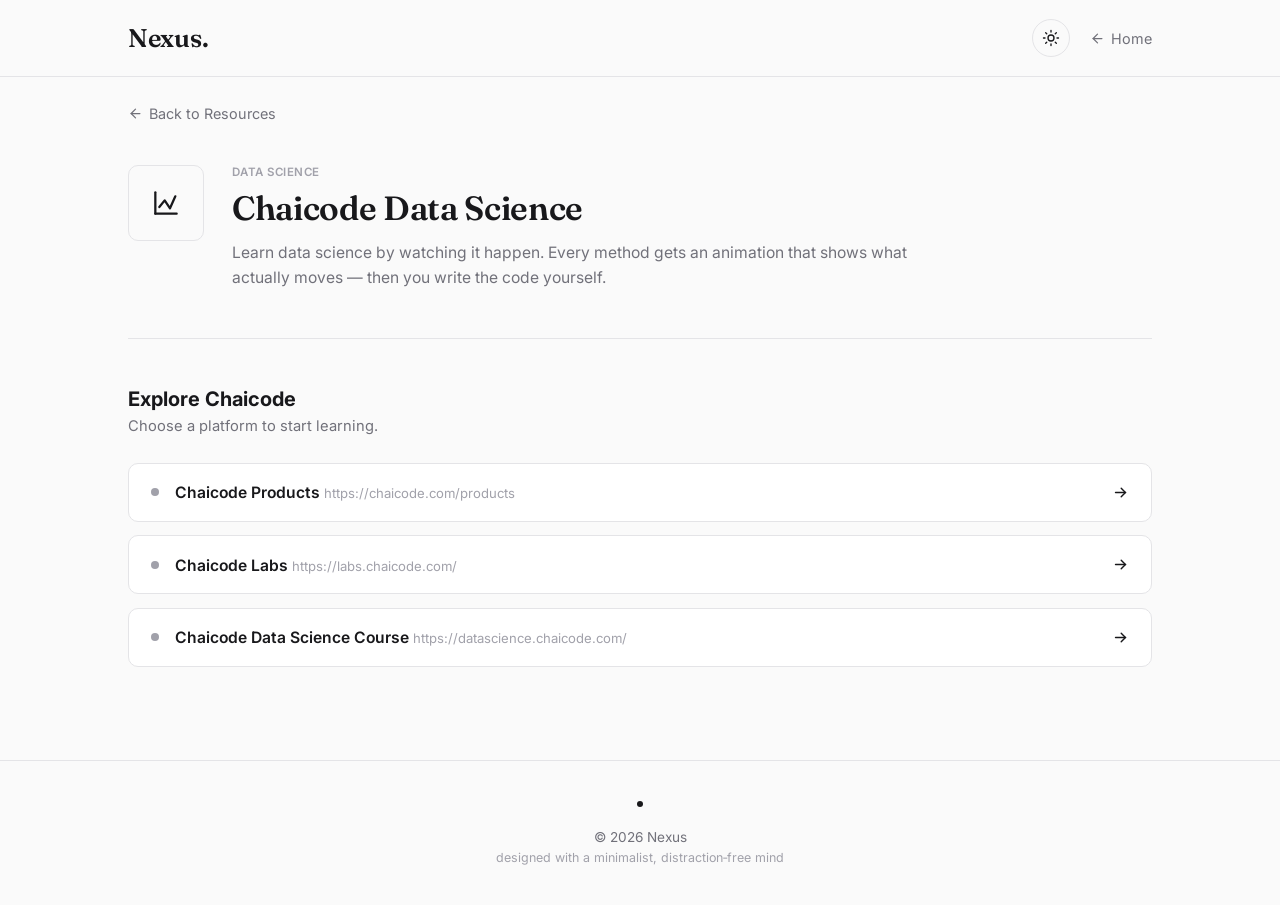
==== chaicode.html @ 228c7cc3 "Create chaicode.html" ====
<!DOCTYPE html>
<html lang="en">
<head>
  <meta charset="UTF-8" />
  <meta name="viewport" content="width=device-width, initial-scale=1.0" />
  <title>Chaicode Data Science — Nexus</title>
  <meta name="description" content="Explore Chaicode: products, labs, and the data science course." />

  <link rel="preconnect" href="https://fonts.googleapis.com" />
  <link rel="preconnect" href="https://fonts.gstatic.com" crossorigin />
  <link href="https://fonts.googleapis.com/css2?family=Fraunces:opsz,wght@9..144,500;9..144,600&family=Inter:wght@400;500;600;700&display=swap" rel="stylesheet" />

  <link rel="stylesheet" href="css/style.css" />
</head>
<body>

  <!-- ============================== HEADER ============================== -->
  <header class="site-header">
    <div class="container">
      <a href="index.html" class="logo">Nexus.</a>
      <div class="header-actions">
        <button id="theme-toggle" class="icon-btn" aria-label="Toggle dark mode" aria-pressed="false">
          <svg viewBox="0 0 24 24" fill="none" stroke="currentColor" stroke-width="1.8" stroke-linecap="round">
            <circle cx="12" cy="12" r="4"/>
            <path d="M12 2v2M12 20v2M4.9 4.9l1.4 1.4M17.7 17.7l1.4 1.4M2 12h2M20 12h2M4.9 19.1l1.4-1.4M17.7 6.3l1.4-1.4"/>
          </svg>
        </button>
        <a href="index.html" class="back-link">
          <svg viewBox="0 0 24 24" fill="none" stroke="currentColor" stroke-width="2" stroke-linecap="round">
            <path d="M19 12H5"/><path d="M12 19l-7-7 7-7"/>
          </svg>
          Home
        </a>
      </div>
    </div>
  </header>

  <!-- ================================ BODY ================================ -->
  <main class="site-main">
    <div class="container">
      <a href="index.html" class="back-link" style="padding-top:1.75rem; display:inline-flex;">
        <svg viewBox="0 0 24 24" fill="none" stroke="currentColor" stroke-width="2" stroke-linecap="round">
          <path d="M19 12H5"/><path d="M12 19l-7-7 7-7"/>
        </svg>
        Back to Resources
      </a>

      <!-- Detail hero -->
      <section class="detail-hero">
        <div class="icon-box">
          <svg viewBox="0 0 24 24" fill="none" stroke="currentColor" stroke-width="1.7" stroke-linecap="round" stroke-linejoin="round">
            <path d="M4 20V4"/>
            <path d="M4 20h16"/>
            <path d="M7 15l4-5 4 6 4-9"/>
          </svg>
        </div>
        <div>
          <div class="eyebrow">Data Science</div>
          <h1>Chaicode Data Science</h1>
          <p>Learn data science by watching it happen. Every method gets an animation that shows what actually moves — then you write the code yourself.</p>
        </div>
      </section>
    </div>

    <!-- Explore links -->
    <section class="links-section">
      <div class="container">
        <h2>Explore Chaicode</h2>
        <p>Choose a platform to start learning.</p>

        <a class="link-row" href="https://chaicode.com/products" target="_blank" rel="noopener">
          <span class="link-dot"></span>
          <span class="link-meta">
            <span class="link-title">Chaicode Products</span>
            <span class="link-url">https://chaicode.com/products</span>
          </span>
          <svg class="link-arrow" viewBox="0 0 24 24" fill="none" stroke="currentColor" stroke-width="2" stroke-linecap="round">
            <path d="M5 12h14"/><path d="M13 6l6 6-6 6"/>
          </svg>
        </a>

        <a class="link-row" href="https://labs.chaicode.com/" target="_blank" rel="noopener">
          <span class="link-dot"></span>
          <span class="link-meta">
            <span class="link-title">Chaicode Labs</span>
            <span class="link-url">https://labs.chaicode.com/</span>
          </span>
          <svg class="link-arrow" viewBox="0 0 24 24" fill="none" stroke="currentColor" stroke-width="2" stroke-linecap="round">
            <path d="M5 12h14"/><path d="M13 6l6 6-6 6"/>
          </svg>
        </a>

        <a class="link-row" href="https://datascience.chaicode.com/" target="_blank" rel="noopener">
          <span class="link-dot"></span>
          <span class="link-meta">
            <span class="link-title">Chaicode Data Science Course</span>
            <span class="link-url">https://datascience.chaicode.com/</span>
          </span>
          <svg class="link-arrow" viewBox="0 0 24 24" fill="none" stroke="currentColor" stroke-width="2" stroke-linecap="round">
            <path d="M5 12h14"/><path d="M13 6l6 6-6 6"/>
          </svg>
        </a>
      </div>
    </section>
  </main>

  <!-- ============================== FOOTER ============================== -->
  <footer class="site-footer">
    <div class="container">
      <div class="footer-dot"></div>
      <p class="copyright">© 2026 Nexus</p>
      <p class="credit">designed with a minimalist, distraction‑free mind</p>
    </div>
  </footer>

  <script src="js/theme.js"></script>
</body>
</html>
---- css/style.css ----
/* ==========================================================================
   NEXUS — Design Tokens
   A quiet, monochrome "learning zone." Silver-grey surfaces, a single
   serif display face for identity, and restrained line icons.
   ========================================================================== */

:root {
  /* --- Light (default) --- */
  --bg: #fafafa;
  --bg-soft: #f4f4f5;
  --surface: #ffffff;
  --border: #e4e4e7;
  --border-strong: #18181b;
  --text: #18181b;
  --text-muted: #71717a;
  --text-faint: #a1a1aa;
  --shadow: rgba(24, 24, 27, 0.06);

  /* --- Type --- */
  --font-display: "Fraunces", "Iowan Old Style", Georgia, serif;
  --font-body: "Inter", -apple-system, BlinkMacSystemFont, "Segoe UI", sans-serif;

  /* --- Rhythm --- */
  --radius-sm: 10px;
  --radius-md: 14px;
  --container: 1080px;
  --transition: 220ms cubic-bezier(0.4, 0, 0.2, 1);
}

[data-theme="dark"] {
  --bg: #121214;
  --bg-soft: #18181b;
  --surface: #1a1a1d;
  --border: #2a2a2e;
  --border-strong: #f4f4f5;
  --text: #f4f4f5;
  --text-muted: #a1a1aa;
  --text-faint: #6b6b70;
  --shadow: rgba(0, 0, 0, 0.35);
}

/* ==========================================================================
   Reset
   ========================================================================== */
* { margin: 0; padding: 0; box-sizing: border-box; }

html { scroll-behavior: smooth; }

body {
  background: var(--bg);
  color: var(--text);
  font-family: var(--font-body);
  min-height: 100vh;
  display: flex;
  flex-direction: column;
  -webkit-font-smoothing: antialiased;
  transition: background var(--transition), color var(--transition);
}

a { color: inherit; text-decoration: none; }
button { font: inherit; cursor: pointer; }

.container {
  width: 100%;
  max-width: var(--container);
  margin: 0 auto;
  padding: 0 1.75rem;
}

:focus-visible {
  outline: 2px solid var(--border-strong);
  outline-offset: 3px;
}

/* ==========================================================================
   HEADER
   ========================================================================== */
.site-header {
  border-bottom: 1px solid var(--border);
  background: var(--bg);
  position: sticky;
  top: 0;
  z-index: 10;
  transition: background var(--transition), border-color var(--transition);
}

.site-header .container {
  display: flex;
  align-items: center;
  justify-content: space-between;
  height: 76px;
}

.logo {
  font-family: var(--font-display);
  font-size: 1.6rem;
  font-weight: 600;
  letter-spacing: -0.01em;
}

.header-actions {
  display: flex;
  align-items: center;
  gap: 1.25rem;
}

.icon-btn {
  display: inline-flex;
  align-items: center;
  justify-content: center;
  width: 38px;
  height: 38px;
  border-radius: 50%;
  border: 1px solid var(--border);
  background: transparent;
  color: var(--text);
  transition: border-color var(--transition), transform var(--transition);
}

.icon-btn:hover {
  border-color: var(--border-strong);
  transform: rotate(20deg);
}

.icon-btn svg { width: 18px; height: 18px; stroke: currentColor; }

.back-link {
  display: inline-flex;
  align-items: center;
  gap: 0.4rem;
  font-size: 0.9rem;
  color: var(--text-muted);
  transition: color var(--transition);
}

.back-link:hover { color: var(--text); }
.back-link svg { width: 15px; height: 15px; stroke: currentColor; }

/* ==========================================================================
   HERO (part of <main>, but visually acts as the page intro)
   ========================================================================== */
.hero {
  text-align: center;
  padding: 5.5rem 0 3.5rem;
}

.hero h1 {
  font-family: var(--font-display);
  font-size: clamp(3rem, 8vw, 5.5rem);
  font-weight: 600;
  letter-spacing: -0.02em;
  line-height: 1;
}

.hero .tagline {
  margin-top: 0.9rem;
  font-size: 1.05rem;
  color: var(--text-faint);
  font-weight: 400;
}

.hero-rule {
  width: 42px;
  height: 2px;
  background: var(--text);
  margin: 2rem auto 0;
}

/* ==========================================================================
   BODY / MAIN — Resources grid
   ========================================================================== */
.site-main { flex: 1 0 auto; }

.section-label {
  font-size: 1.1rem;
  font-weight: 600;
  letter-spacing: -0.01em;
  padding-bottom: 2.25rem;
}

.resource-grid {
  display: grid;
  grid-template-columns: repeat(4, 1fr);
  gap: 1.1rem;
  padding-bottom: 5rem;
}

@media (max-width: 980px) {
  .resource-grid { grid-template-columns: repeat(2, 1fr); }
}

@media (max-width: 620px) {
  .resource-grid { grid-template-columns: 1fr; }
}

.resource-card {
  background: var(--surface);
  border: 1px solid var(--border);
  border-radius: var(--radius-md);
  padding: 1.6rem 1.4rem;
  display: flex;
  flex-direction: column;
  cursor: pointer;
  transition: transform var(--transition), border-color var(--transition), box-shadow var(--transition);
}

.resource-card:hover {
  transform: translateY(-4px);
  border-color: var(--border-strong);
  box-shadow: 0 14px 28px var(--shadow);
}

.icon-box {
  width: 44px;
  height: 44px;
  border-radius: 10px;
  border: 1px solid var(--border);
  display: flex;
  align-items: center;
  justify-content: center;
  margin-bottom: 1.4rem;
  transition: border-color var(--transition);
}

.resource-card:hover .icon-box { border-color: var(--border-strong); }

.icon-box svg {
  width: 20px;
  height: 20px;
  stroke: var(--text);
  fill: none;
  stroke-width: 1.7;
  stroke-linecap: round;
  stroke-linejoin: round;
}

.eyebrow {
  font-size: 0.72rem;
  font-weight: 600;
  letter-spacing: 0.04em;
  text-transform: uppercase;
  color: var(--text-faint);
  margin-bottom: 0.5rem;
}

.resource-card h3 {
  font-size: 1.12rem;
  font-weight: 700;
  line-height: 1.3;
  margin-bottom: 0.55rem;
}

.resource-card .description {
  font-size: 0.87rem;
  line-height: 1.55;
  color: var(--text-muted);
  flex-grow: 1;
  margin-bottom: 1.4rem;
}

.card-footer {
  display: flex;
  align-items: center;
  justify-content: space-between;
  padding-top: 1rem;
  border-top: 1px solid var(--border);
  font-size: 0.78rem;
}

.type-badge { color: var(--text-faint); font-weight: 500; }

.visit-link {
  font-weight: 600;
  display: inline-flex;
  align-items: center;
  gap: 0.3rem;
  transition: gap var(--transition);
}

.resource-card:hover .visit-link { gap: 0.5rem; }

/* ==========================================================================
   DETAIL PAGE (chaicode.html and similar sub-pages)
   ========================================================================== */
.detail-hero {
  display: flex;
  gap: 1.75rem;
  align-items: flex-start;
  padding: 2.5rem 0 3rem;
  border-bottom: 1px solid var(--border);
}

.detail-hero .icon-box {
  width: 76px;
  height: 76px;
  border-radius: var(--radius-sm);
  margin-bottom: 0;
  flex-shrink: 0;
}

.detail-hero .icon-box svg { width: 32px; height: 32px; }

.detail-hero h1 {
  font-family: var(--font-display);
  font-size: 2.1rem;
  font-weight: 600;
  margin: 0.35rem 0 0.7rem;
  letter-spacing: -0.01em;
}

.detail-hero p {
  color: var(--text-muted);
  font-size: 0.98rem;
  line-height: 1.6;
  max-width: 46rem;
}

.links-section { padding: 3rem 0 5rem; }

.links-section h2 {
  font-size: 1.25rem;
  font-weight: 700;
  margin-bottom: 0.35rem;
}

.links-section > .container > p {
  color: var(--text-muted);
  font-size: 0.92rem;
  margin-bottom: 1.75rem;
}

.link-row {
  display: flex;
  align-items: center;
  gap: 1rem;
  background: var(--surface);
  border: 1px solid var(--border);
  border-radius: var(--radius-sm);
  padding: 1.15rem 1.4rem;
  margin-bottom: 0.85rem;
  transition: border-color var(--transition), transform var(--transition);
}

.link-row:hover { border-color: var(--border-strong); transform: translateX(3px); }

.link-dot {
  width: 8px;
  height: 8px;
  border-radius: 50%;
  background: var(--text-faint);
  flex-shrink: 0;
  transition: background var(--transition);
}

.link-row:hover .link-dot { background: var(--text); }

.link-row .link-meta { flex-grow: 1; }

.link-row .link-title {
  font-weight: 600;
  font-size: 0.98rem;
  margin-bottom: 0.15rem;
}

.link-row .link-url {
  font-size: 0.82rem;
  color: var(--text-faint);
}

.link-row .link-arrow {
  width: 17px;
  height: 17px;
  stroke: var(--text);
  flex-shrink: 0;
  transition: transform var(--transition);
}

.link-row:hover .link-arrow { transform: translateX(3px); }

/* ==========================================================================
   FOOTER
   ========================================================================== */
.site-footer {
  border-top: 1px solid var(--border);
  padding: 2.5rem 0;
  text-align: center;
}

.footer-dot {
  width: 6px;
  height: 6px;
  border-radius: 50%;
  background: var(--text);
  margin: 0 auto 1.4rem;
}

.site-footer .copyright {
  font-size: 0.85rem;
  color: var(--text-muted);
  margin-bottom: 0.3rem;
}

.site-footer .credit {
  font-size: 0.78rem;
  color: var(--text-faint);
}

/* ==========================================================================
   Reduced motion
   ========================================================================== */
@media (prefers-reduced-motion: reduce) {
  * { transition: none !important; animation: none !important; }
}
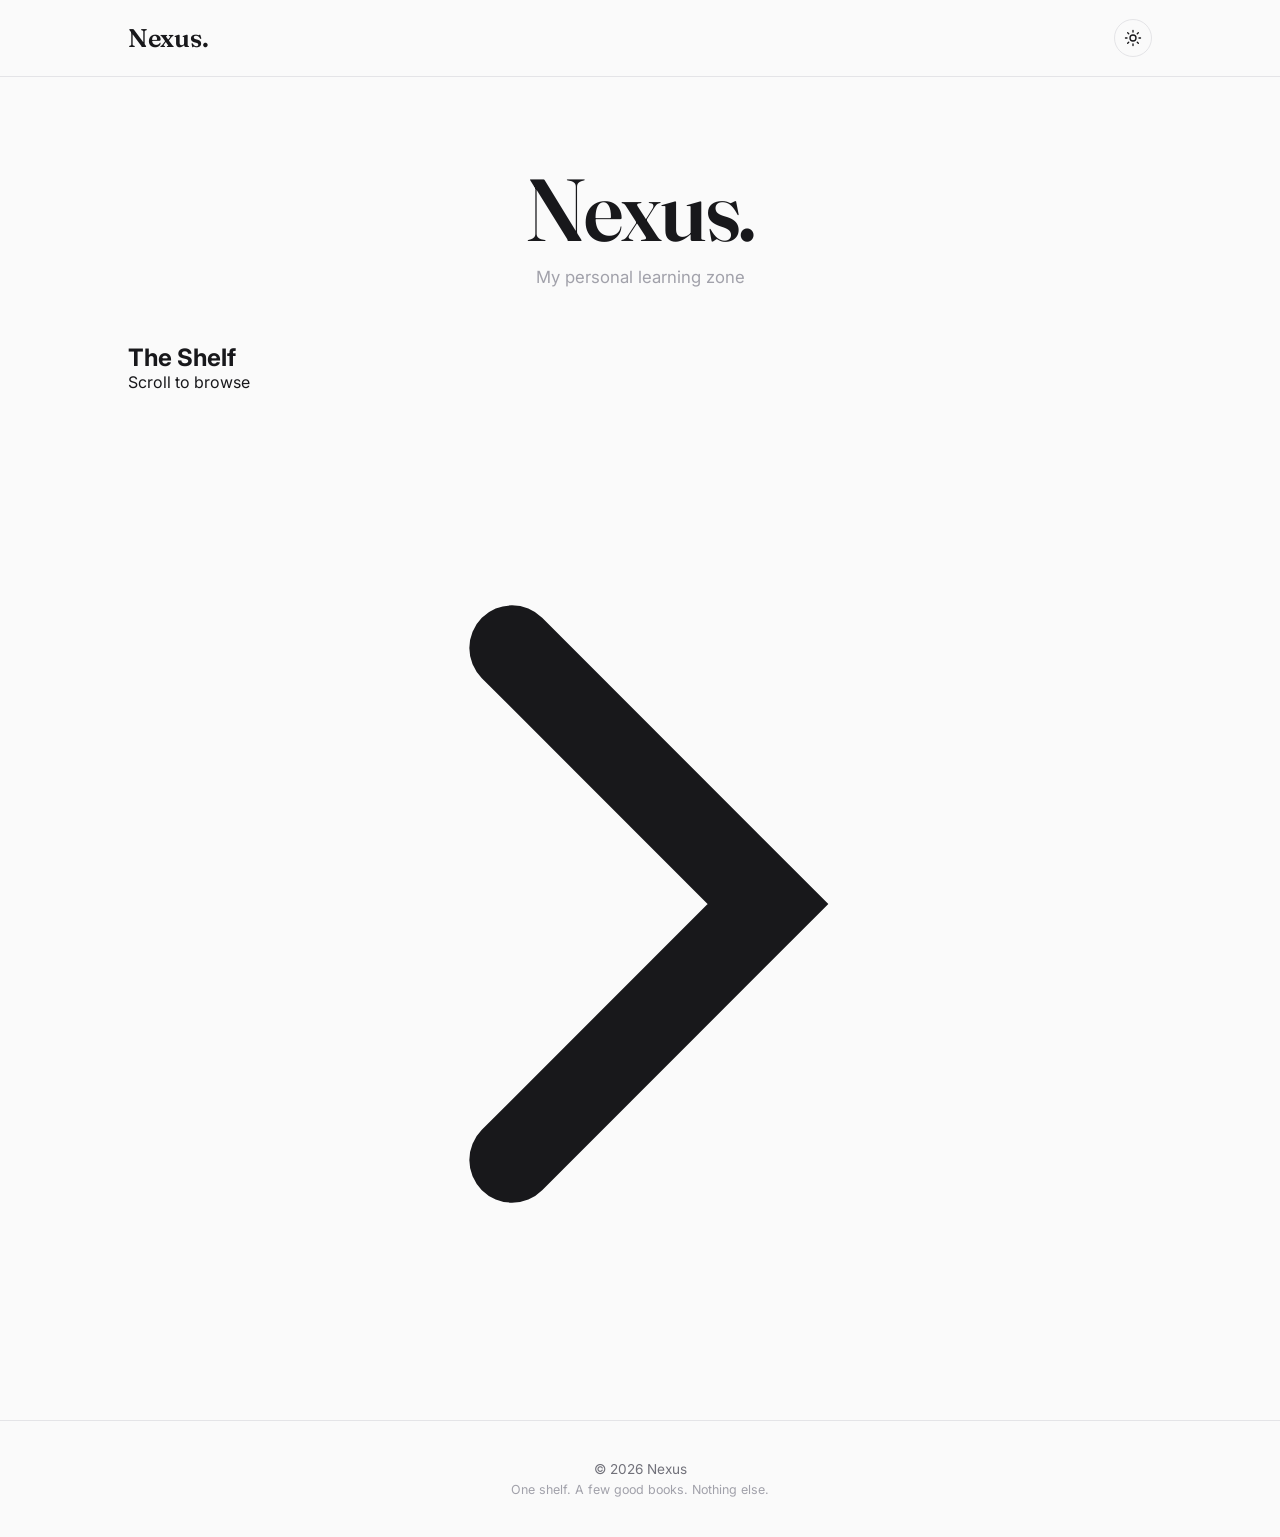
==== commit 767cb9b5: "Update chaicode.html" ====
--- a/chaicode.html
+++ b/chaicode.html
@@ -2,117 +2,14 @@
 <html lang="en">
 <head>
   <meta charset="UTF-8" />
-  <meta name="viewport" content="width=device-width, initial-scale=1.0" />
-  <title>Chaicode Data Science — Nexus</title>
-  <meta name="description" content="Explore Chaicode: products, labs, and the data science course." />
-
-  <link rel="preconnect" href="https://fonts.googleapis.com" />
-  <link rel="preconnect" href="https://fonts.gstatic.com" crossorigin />
-  <link href="https://fonts.googleapis.com/css2?family=Fraunces:opsz,wght@9..144,500;9..144,600&family=Inter:wght@400;500;600;700&display=swap" rel="stylesheet" />
-
-  <link rel="stylesheet" href="css/style.css" />
+  <title>Redirecting… — Nexus</title>
+  <meta http-equiv="refresh" content="0; url=index.html#chaicode-data-science" />
+  <link rel="canonical" href="index.html#chaicode-data-science" />
 </head>
 <body>
-
-  <!-- ============================== HEADER ============================== -->
-  <header class="site-header">
-    <div class="container">
-      <a href="index.html" class="logo">Nexus.</a>
-      <div class="header-actions">
-        <button id="theme-toggle" class="icon-btn" aria-label="Toggle dark mode" aria-pressed="false">
-          <svg viewBox="0 0 24 24" fill="none" stroke="currentColor" stroke-width="1.8" stroke-linecap="round">
-            <circle cx="12" cy="12" r="4"/>
-            <path d="M12 2v2M12 20v2M4.9 4.9l1.4 1.4M17.7 17.7l1.4 1.4M2 12h2M20 12h2M4.9 19.1l1.4-1.4M17.7 6.3l1.4-1.4"/>
-          </svg>
-        </button>
-        <a href="index.html" class="back-link">
-          <svg viewBox="0 0 24 24" fill="none" stroke="currentColor" stroke-width="2" stroke-linecap="round">
-            <path d="M19 12H5"/><path d="M12 19l-7-7 7-7"/>
-          </svg>
-          Home
-        </a>
-      </div>
-    </div>
-  </header>
-
-  <!-- ================================ BODY ================================ -->
-  <main class="site-main">
-    <div class="container">
-      <a href="index.html" class="back-link" style="padding-top:1.75rem; display:inline-flex;">
-        <svg viewBox="0 0 24 24" fill="none" stroke="currentColor" stroke-width="2" stroke-linecap="round">
-          <path d="M19 12H5"/><path d="M12 19l-7-7 7-7"/>
-        </svg>
-        Back to Resources
-      </a>
-
-      <!-- Detail hero -->
-      <section class="detail-hero">
-        <div class="icon-box">
-          <svg viewBox="0 0 24 24" fill="none" stroke="currentColor" stroke-width="1.7" stroke-linecap="round" stroke-linejoin="round">
-            <path d="M4 20V4"/>
-            <path d="M4 20h16"/>
-            <path d="M7 15l4-5 4 6 4-9"/>
-          </svg>
-        </div>
-        <div>
-          <div class="eyebrow">Data Science</div>
-          <h1>Chaicode Data Science</h1>
-          <p>Learn data science by watching it happen. Every method gets an animation that shows what actually moves — then you write the code yourself.</p>
-        </div>
-      </section>
-    </div>
-
-    <!-- Explore links -->
-    <section class="links-section">
-      <div class="container">
-        <h2>Explore Chaicode</h2>
-        <p>Choose a platform to start learning.</p>
-
-        <a class="link-row" href="https://chaicode.com/products" target="_blank" rel="noopener">
-          <span class="link-dot"></span>
-          <span class="link-meta">
-            <span class="link-title">Chaicode Products</span>
-            <span class="link-url">https://chaicode.com/products</span>
-          </span>
-          <svg class="link-arrow" viewBox="0 0 24 24" fill="none" stroke="currentColor" stroke-width="2" stroke-linecap="round">
-            <path d="M5 12h14"/><path d="M13 6l6 6-6 6"/>
-          </svg>
-        </a>
-
-        <a class="link-row" href="https://labs.chaicode.com/" target="_blank" rel="noopener">
-          <span class="link-dot"></span>
-          <span class="link-meta">
-            <span class="link-title">Chaicode Labs</span>
-            <span class="link-url">https://labs.chaicode.com/</span>
-          </span>
-          <svg class="link-arrow" viewBox="0 0 24 24" fill="none" stroke="currentColor" stroke-width="2" stroke-linecap="round">
-            <path d="M5 12h14"/><path d="M13 6l6 6-6 6"/>
-          </svg>
-        </a>
-
-        <a class="link-row" href="https://datascience.chaicode.com/" target="_blank" rel="noopener">
-          <span class="link-dot"></span>
-          <span class="link-meta">
-            <span class="link-title">Chaicode Data Science Course</span>
-            <span class="link-url">https://datascience.chaicode.com/</span>
-          </span>
-          <svg class="link-arrow" viewBox="0 0 24 24" fill="none" stroke="currentColor" stroke-width="2" stroke-linecap="round">
-            <path d="M5 12h14"/><path d="M13 6l6 6-6 6"/>
-          </svg>
-        </a>
-      </div>
-    </section>
-  </main>
-
-  <!-- ============================== FOOTER ============================== -->
-  <footer class="site-footer">
-    <div class="container">
-      <div class="footer-dot"></div>
-      <p class="copyright">© 2026 Nexus</p>
-      <p class="credit">designed with a minimalist, distraction‑free mind</p>
-    </div>
-  </footer>
-
-  <script src="js/theme.js"></script>
+  <!-- Chaicode now lives on the shelf itself — see index.html.
+       This file exists only so old bookmarks/links still land somewhere. -->
+  <p>Redirecting to <a href="index.html#chaicode-data-science">Nexus — Chaicode Data Science</a>…</p>
+  <script>window.location.replace("index.html#chaicode-data-science");</script>
 </body>
 </html>
